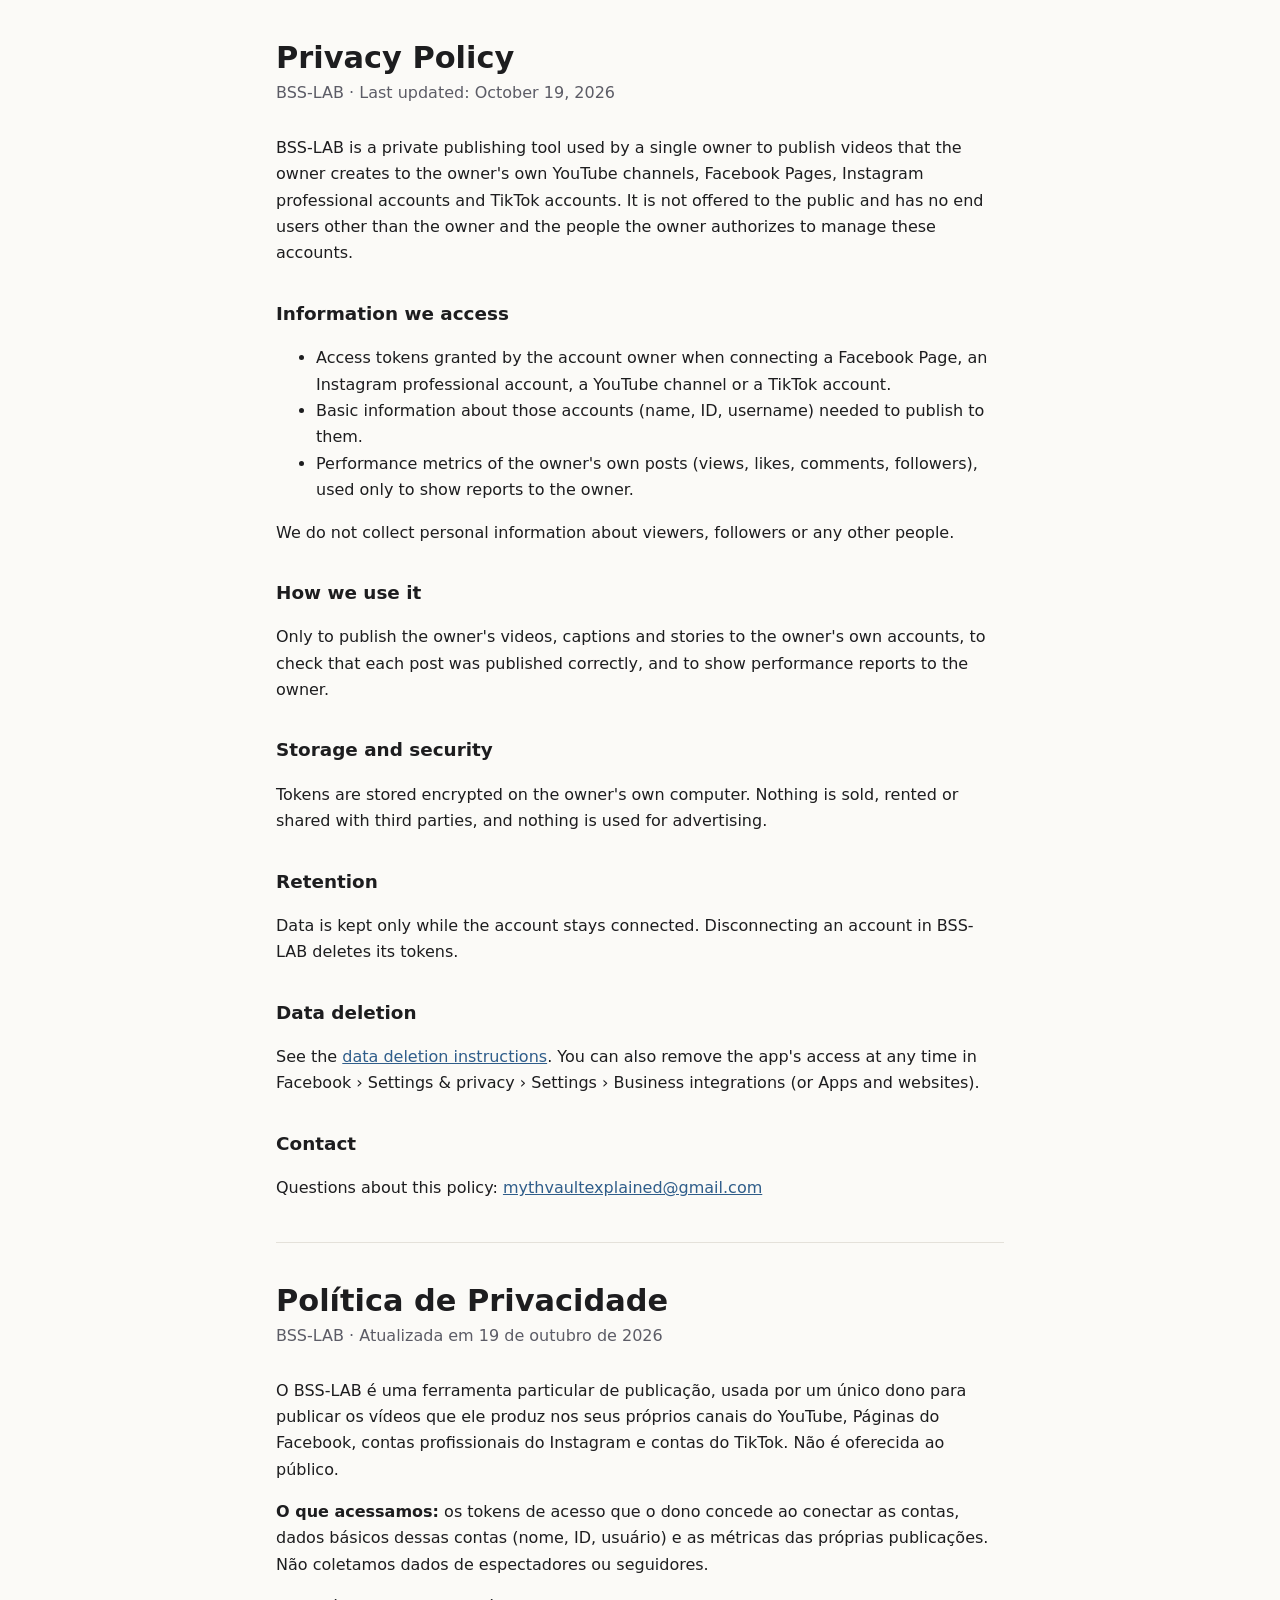
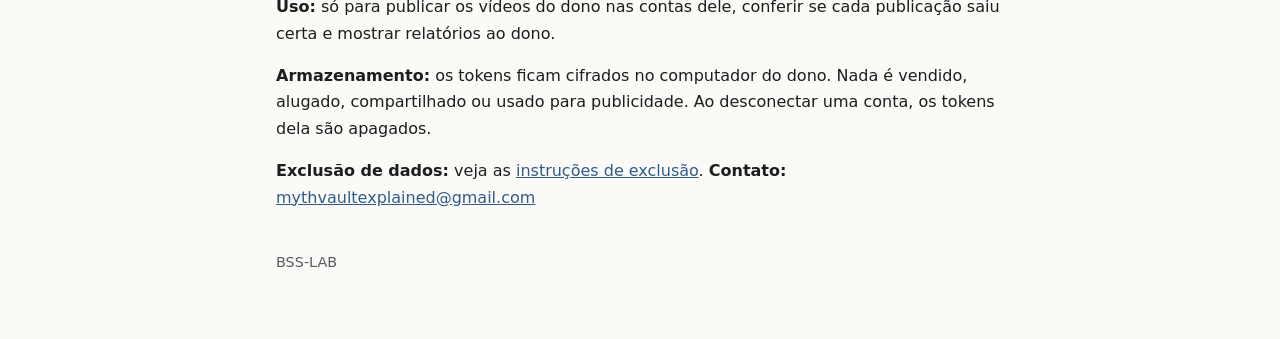
==== index.html @ 7a56f37a "Política de privacidade e exclusão de dados do BSS-LAB Co-Authored-By: Claude Opus 5.5 <noreply@anth" ====
<!doctype html>
<html lang="en"><head><meta charset="utf-8"><meta name="viewport" content="width=device-width,initial-scale=1">
<title>BSS-LAB Privacy Policy</title><link rel="stylesheet" href="estilo.css"></head>
<body><main>
<h1>Privacy Policy</h1>
<p class="sub">BSS-LAB · Last updated: October 19, 2026</p>

<p>BSS-LAB is a private publishing tool used by a single owner to publish videos that the owner creates to the owner's own
YouTube channels, Facebook Pages, Instagram professional accounts and TikTok accounts. It is not offered to the public and
has no end users other than the owner and the people the owner authorizes to manage these accounts.</p>

<h2>Information we access</h2>
<ul>
<li>Access tokens granted by the account owner when connecting a Facebook Page, an Instagram professional account,
a YouTube channel or a TikTok account.</li>
<li>Basic information about those accounts (name, ID, username) needed to publish to them.</li>
<li>Performance metrics of the owner's own posts (views, likes, comments, followers), used only to show reports to the owner.</li>
</ul>
<p>We do not collect personal information about viewers, followers or any other people.</p>

<h2>How we use it</h2>
<p>Only to publish the owner's videos, captions and stories to the owner's own accounts, to check that each post was
published correctly, and to show performance reports to the owner.</p>

<h2>Storage and security</h2>
<p>Tokens are stored encrypted on the owner's own computer. Nothing is sold, rented or shared with third parties, and
nothing is used for advertising.</p>

<h2>Retention</h2>
<p>Data is kept only while the account stays connected. Disconnecting an account in BSS-LAB deletes its tokens.</p>

<h2>Data deletion</h2>
<p>See the <a href="data-deletion.html">data deletion instructions</a>. You can also remove the app's access at any time
in Facebook › Settings &amp; privacy › Settings › Business integrations (or Apps and websites).</p>

<h2>Contact</h2>
<p>Questions about this policy: <a href="mailto:mythvaultexplained@gmail.com">mythvaultexplained@gmail.com</a></p>

<hr>
<h1>Política de Privacidade</h1>
<p class="sub">BSS-LAB · Atualizada em 19 de outubro de 2026</p>
<p>O BSS-LAB é uma ferramenta particular de publicação, usada por um único dono para publicar os vídeos que ele produz nos
seus próprios canais do YouTube, Páginas do Facebook, contas profissionais do Instagram e contas do TikTok. Não é oferecida
ao público.</p>
<p><b>O que acessamos:</b> os tokens de acesso que o dono concede ao conectar as contas, dados básicos dessas contas (nome,
ID, usuário) e as métricas das próprias publicações. Não coletamos dados de espectadores ou seguidores.</p>
<p><b>Uso:</b> só para publicar os vídeos do dono nas contas dele, conferir se cada publicação saiu certa e mostrar
relatórios ao dono.</p>
<p><b>Armazenamento:</b> os tokens ficam cifrados no computador do dono. Nada é vendido, alugado, compartilhado ou usado
para publicidade. Ao desconectar uma conta, os tokens dela são apagados.</p>
<p><b>Exclusão de dados:</b> veja as <a href="data-deletion.html">instruções de exclusão</a>.
<b>Contato:</b> <a href="mailto:mythvaultexplained@gmail.com">mythvaultexplained@gmail.com</a></p>
<footer>BSS-LAB</footer>
</main></body></html>
---- estilo.css ----
:root{--bg:#fbfaf7;--tx:#1d1d1f;--mt:#5c5c66;--ln:#e4e1da;--ac:#2f5d8a}
@media (prefers-color-scheme:dark){:root{--bg:#141416;--tx:#ececef;--mt:#a3a3ad;--ln:#2b2b31;--ac:#8db7e0}}
*{box-sizing:border-box}body{margin:0;background:var(--bg);color:var(--tx);font:16px/1.65 system-ui,-apple-system,"Segoe UI",Roboto,sans-serif}
main{max-width:760px;margin:0 auto;padding:40px 16px 64px}h1{font-size:1.9rem;line-height:1.2;margin:0 0 4px}
h2{font-size:1.15rem;margin:32px 0 6px}p,li{color:var(--tx)}.sub{color:var(--mt);margin:0 0 28px}
a{color:var(--ac)}hr{border:0;border-top:1px solid var(--ln);margin:40px 0}footer{color:var(--mt);font-size:.9rem;margin-top:40px}
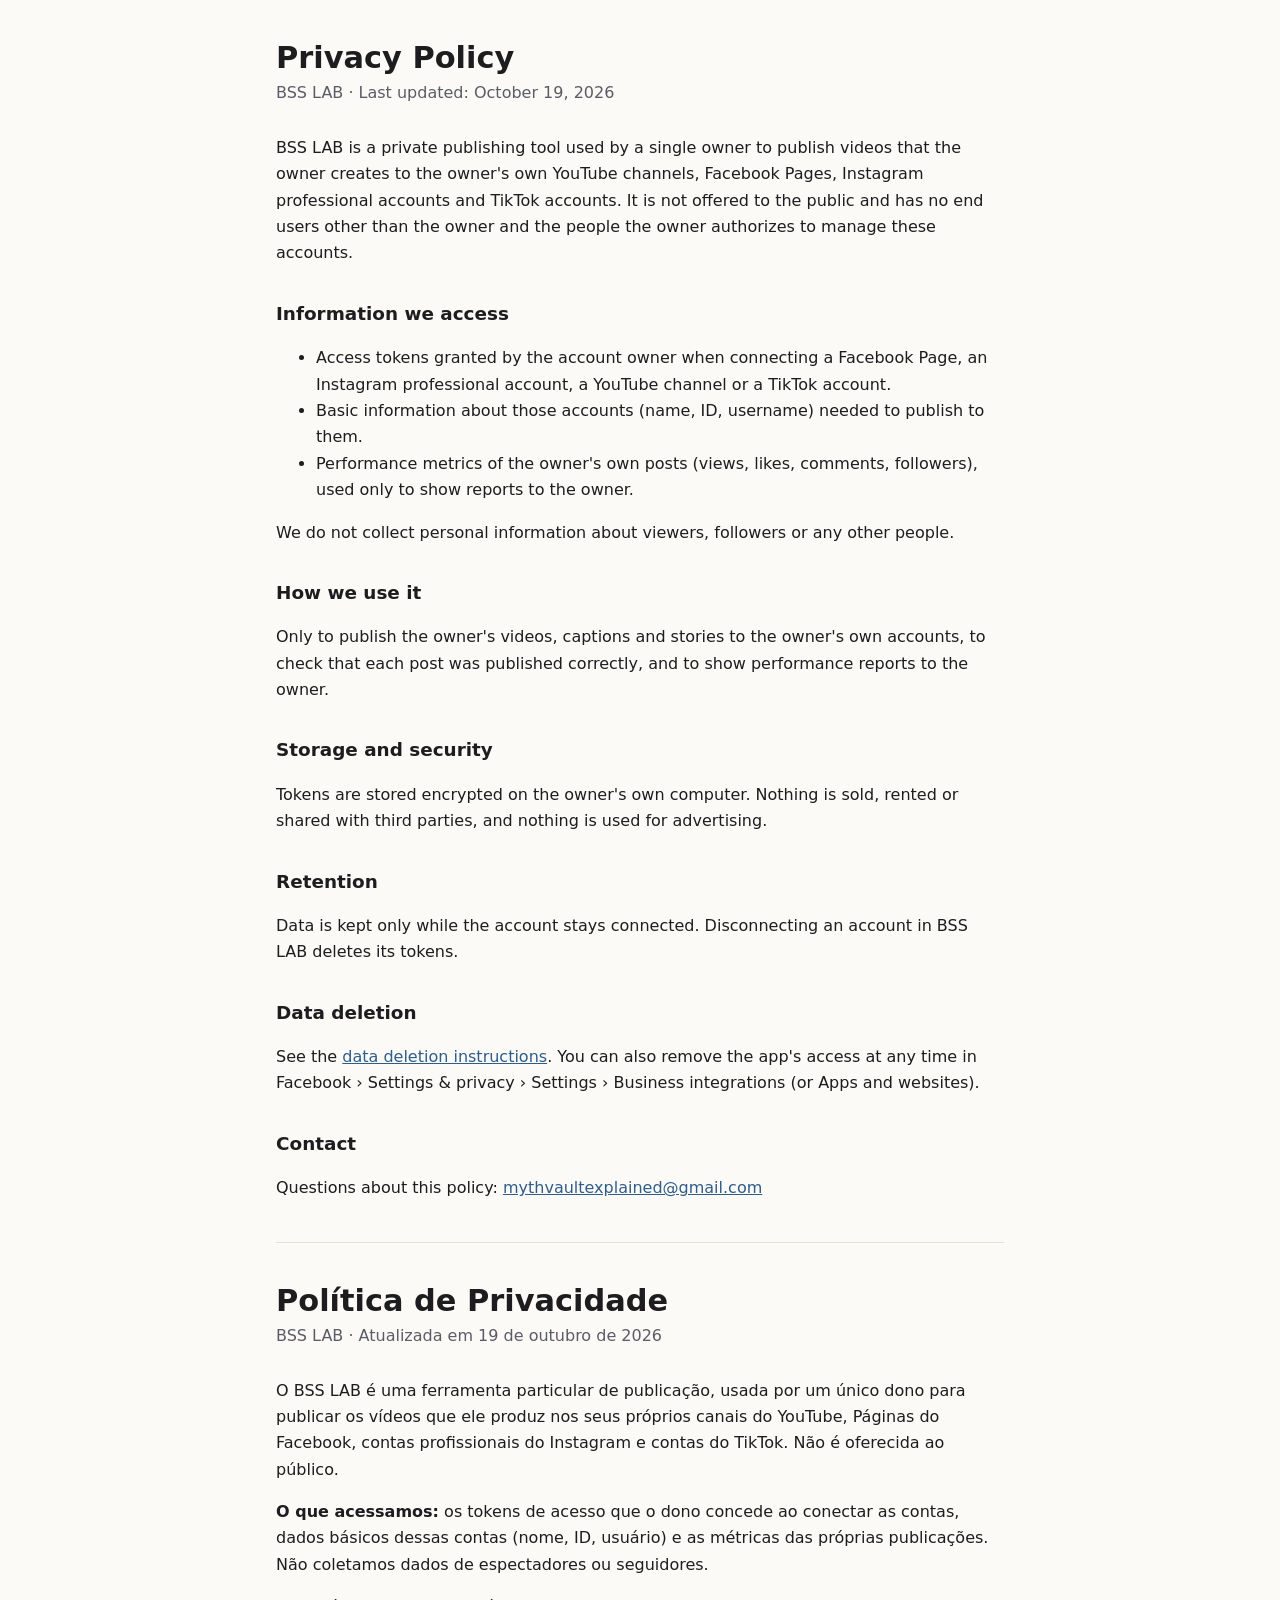
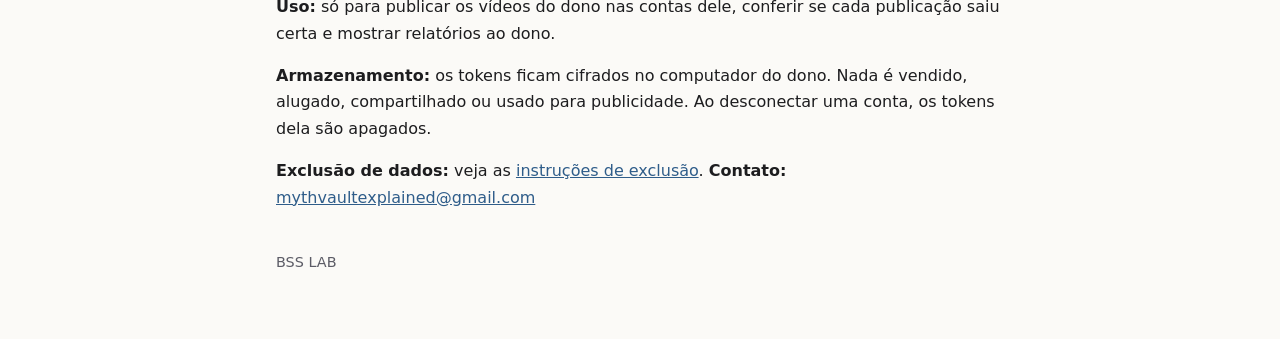
==== commit 2af0bd94: "Nome do app igual à tela de consentimento: BSS LAB Co-Authored-By: Claude Opus 5.5 <noreply@anthropi" ====
--- a/index.html
+++ b/index.html
@@ -1,11 +1,11 @@
 <!doctype html>
 <html lang="en"><head><meta charset="utf-8"><meta name="viewport" content="width=device-width,initial-scale=1">
-<title>BSS-LAB Privacy Policy</title><link rel="stylesheet" href="estilo.css"></head>
+<title>BSS LAB Privacy Policy</title><link rel="stylesheet" href="estilo.css"></head>
 <body><main>
 <h1>Privacy Policy</h1>
-<p class="sub">BSS-LAB · Last updated: October 19, 2026</p>
+<p class="sub">BSS LAB · Last updated: October 19, 2026</p>
 
-<p>BSS-LAB is a private publishing tool used by a single owner to publish videos that the owner creates to the owner's own
+<p>BSS LAB is a private publishing tool used by a single owner to publish videos that the owner creates to the owner's own
 YouTube channels, Facebook Pages, Instagram professional accounts and TikTok accounts. It is not offered to the public and
 has no end users other than the owner and the people the owner authorizes to manage these accounts.</p>
 
@@ -27,7 +27,7 @@
 nothing is used for advertising.</p>
 
 <h2>Retention</h2>
-<p>Data is kept only while the account stays connected. Disconnecting an account in BSS-LAB deletes its tokens.</p>
+<p>Data is kept only while the account stays connected. Disconnecting an account in BSS LAB deletes its tokens.</p>
 
 <h2>Data deletion</h2>
 <p>See the <a href="data-deletion.html">data deletion instructions</a>. You can also remove the app's access at any time
@@ -38,8 +38,8 @@
 
 <hr>
 <h1>Política de Privacidade</h1>
-<p class="sub">BSS-LAB · Atualizada em 19 de outubro de 2026</p>
-<p>O BSS-LAB é uma ferramenta particular de publicação, usada por um único dono para publicar os vídeos que ele produz nos
+<p class="sub">BSS LAB · Atualizada em 19 de outubro de 2026</p>
+<p>O BSS LAB é uma ferramenta particular de publicação, usada por um único dono para publicar os vídeos que ele produz nos
 seus próprios canais do YouTube, Páginas do Facebook, contas profissionais do Instagram e contas do TikTok. Não é oferecida
 ao público.</p>
 <p><b>O que acessamos:</b> os tokens de acesso que o dono concede ao conectar as contas, dados básicos dessas contas (nome,
@@ -50,5 +50,5 @@
 para publicidade. Ao desconectar uma conta, os tokens dela são apagados.</p>
 <p><b>Exclusão de dados:</b> veja as <a href="data-deletion.html">instruções de exclusão</a>.
 <b>Contato:</b> <a href="mailto:mythvaultexplained@gmail.com">mythvaultexplained@gmail.com</a></p>
-<footer>BSS-LAB</footer>
+<footer>BSS LAB</footer>
 </main></body></html>
